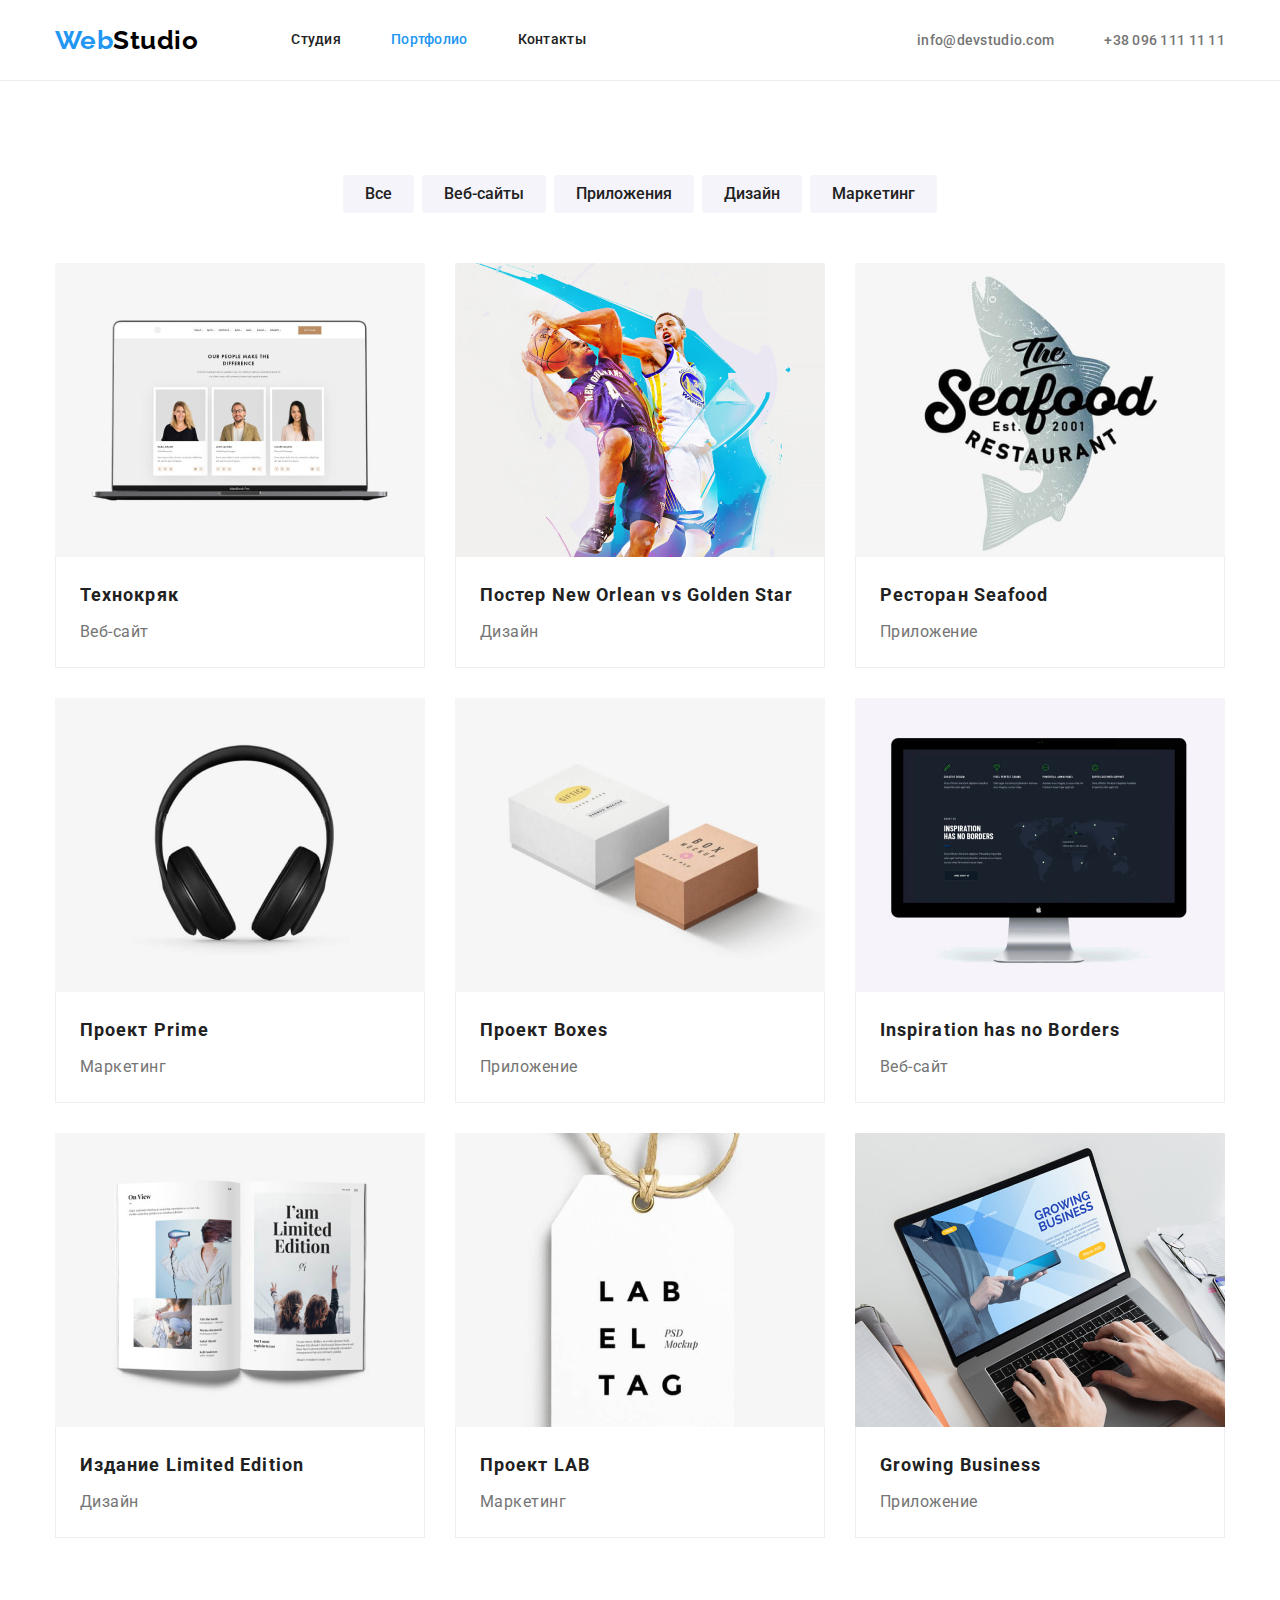
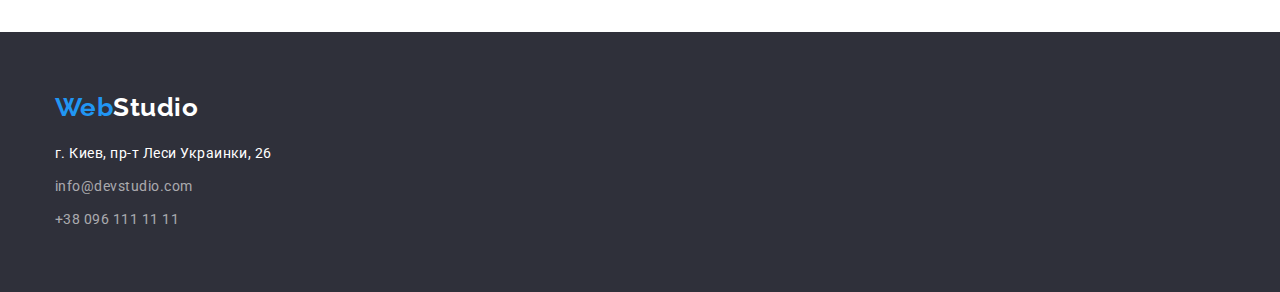
==== portfolio.html @ beb554d4 "Initial commit" ====
<!DOCTYPE html>
<html lang="ru">

<head>
    <meta charset="UTF-8">
    <meta http-equiv="X-UA-Compatible" content="IE=edge">
    <meta name="viewport" content="width=device-width, initial-scale=1.0">
    <title>Фотостудия WebStudio</title>

    <!--Основные шрифты-->
    <link rel="preconnect" href="https://fonts.googleapis.com">
    <link rel="preconnect" href="https://fonts.gstatic.com" crossorigin>
    <link href="https://fonts.googleapis.com/css2?family=Raleway:wght@700&family=Roboto:wght@400;500;700;900&display=swap"
        rel="stylesheet">

    <!--Нормализация стилей-->
    <link rel="stylesheet" href="https://cdn.jsdelivr.net/npm/modern-normalize@1.1.0/modern-normalize.min.css">
    
    <!--Кастомные стили-->
    <link rel="stylesheet" href="./css/styles.css">
</head>

<body>

    <!--Основная навигация-->
    <header class="header">
        <div class="container header-container">
            <nav class="nav">
                <a class="logo link" href="/">Web<span class="logo-primary link">Studio</span></a>
                <ul class="nav-list list">
                    <li class="nav-item"><a class="nav-link link" href="./index.html">Студия</a></li>
                    <li class="nav-item"><a class="nav-link current link" href="./portfolio.html">Портфолио</a></li>
                    <li class="nav-item"><a class="nav-link link" href="">Контакты</a></li>
                </ul>
            </nav>
            <ul class="header-contacts list">
                <li class="header-contacts-item"><a class="header-phone link"
                        href="mailto:info@devstudio.com">info@devstudio.com</a></li>
                <li class="header-contacts-item"><a class="header-mail link" href="tel:+380961111111">+38 096 111 11 11</a></li>
            </ul>
        </div>
    </header>

    <main>
        <!--Основная секция портфолио-->
        <section class="section">
            <div class="container">
                <h1 class="visually-hidden">Портфолио WebStudio</h1>
                
                <!--Фильтр из кнопок-->
                <ul class="filter list">
                    <li class="filter-item"><button type="button" class="filter-button">Все</button></li>
                    <li class="filter-item"><button type="button" class="filter-button">Веб-сайты</button></li>
                    <li class="filter-item"><button type="button" class="filter-button">Приложения</button></li>
                    <li class="filter-item"><button type="button" class="filter-button">Дизайн</button></li>
                    <li class="filter-item"><button type="button" class="filter-button">Маркетинг</button></li>
                </ul>
                
                
                <ul class="projects-list list">
                    <li class="projects-item">
                        <a class="projects-link link" href="">

                            <div class="pic-thumb">
                                <img class="projects-pic" src="./images/portfolio/технокряк.jpg" alt="Экран ноутбука с фото сотрудников" width="370"
                                height="294">
                            </div>

                            <div class="projects-content">
                                <h2 class="projects-title">Технокряк</h2>
                                <p class="projects-text">Веб-сайт</p>
                            </div>
                        </a>
                    </li>

                    <li class="projects-item">
                        <a class="projects-link link" href="">

                            <div class="pic-thumb">
                                <img class="projects-pic" src="./images/portfolio/New-Orlean.jpg" alt="Два баскетболиста бросают мяч" width="370"
                                height="294">
                            </div> 
                            
                            <div class="projects-content">
                                <h2 class="projects-title">Постер <span lang="en">New Orlean vs Golden Star</span></h2>
                                <p class="projects-text">Дизайн</p>
                            </div>
                        </a>
                    </li>

                    <li class="projects-item">
                        <a class="projects-link link" href="">

                            <div class="pic-thumb">
                                <img class="projects-pic" src="./images/portfolio/Seafood.jpg" alt="Эмблема ресторана Seafood" width="370"
                                height="294">
                            </div> 
                            
                            <div class="projects-content">
                                <h2 class="projects-title">Ресторан <span lang="en">Seafood</span></h2>
                                <p class="projects-text">Приложение</p>
                            </div>
                        </a>
                    </li>

                    <li class="projects-item">
                        <a class="projects-link link" href="">

                            <div class="pic-thumb">
                                <img class="projects-pic" src="./images/portfolio/Prime.jpg" alt="Большие чорные наушники" width="370"
                                height="294">   
                            </div> 
                            
                            <div class="projects-content">
                                <h2 class="projects-title">Проект <span lang="en">Prime</span></h2>
                                <p class="projects-text">Маркетинг</p>
                            </div>
                        </a>
                    </li>

                    <li class="projects-item">
                        <a class="projects-link link" href="">

                            <div class="pic-thumb">
                                <img class="projects-pic" src="./images/portfolio/Boxes.jpg" alt="Две упаковочные коробки с лого"
                                width="370" height="294">   
                            </div>

                            <div class="projects-content">
                                <h2 class="projects-title">Проект <span lang="en">Boxes</span></h2>
                                <p class="projects-text">Приложение</p>
                            </div>
                        </a>
                    </li>

                    <li class="projects-item">
                        <a class="projects-link link" href="">

                            <div class="pic-thumb">
                                <img class="projects-pic" src="./images/portfolio/Inspiration-has-no-Borders.jpg"
                                alt="Экран монитора с навигацией сайта" width="370" height="294">
                            </div> 
                            
                            <div class="projects-content">
                                <h2 class="projects-title"><span lang="en">Inspiration has no Borders</span></h2>
                                <p class="projects-text">Веб-сайт</p>
                            </div>

                            
                        </a>
                    </li>

                    <li class="projects-item">
                        <a class="projects-link link" href="">

                            <div class="pic-thumb">
                                <img class="projects-pic" src="./images/portfolio/Limited-Edition.jpg" alt="Разворот журнала с картинками"
                                width="370" height="294">
                            </div> 
                            
                            <div class="projects-content">
                                <h2 class="projects-title">Издание <span lang="en">Limited Edition</span></h2>
                                <p class="projects-text">Дизайн</p>
                            </div>
                        </a>
                    </li>

                    <li class="projects-item">
                        <a class="projects-link link" href="">

                            <div class="pic-thumb">
                                <img class="projects-pic" src="./images/portfolio/LAB.jpg" alt="Лейба с наименованием компании" width="370"
                                 height="294">
                            </div> 
                            
                            <div class="projects-content">
                                <h2 class="projects-title">Проект <span lang="en">LAB</span></h2>
                                <p class="projects-text">Маркетинг</p>
                            </div>
                        </a>
                    </li>

                    <li class="projects-item">
                        <a class="projects-link link" href="">

                            <div class="pic-thumb">
                                <img class="projects-pic" src="./images/portfolio/Growing-Business.jpg"
                                alt="Человек заходит на сайт на ноутбуке" width="370" height="294">
                            </div>

                             <div class="projects-content">
                                <h2 class="projects-title"><span lang="en">Growing Business</span></h2>
                                <p class="projects-text">Приложение</p> 
                             </div>
                        </a>
                    </li>

                </ul>
            </div>
        </section>
    </main>

    <!--Футер-->
<footer class="footer">

    <div class="container">
        <a class="logo footer-logo" href="/">Web<span class="logo-secondary link">Studio</span></a>
        <address class="footer-address">
            <ul class="footer-address-list list">
                <li class="footer-address-item">
                    <a class="footer-address-link link"
                        href="https://www.google.com.ua/maps/place/%D0%B1%D1%83%D0%BB.+%D0%9B%D0%B5%D1%81%D0%B8+%D0%A3%D0%BA%D1%80%D0%B0%D0%B8%D0%BD%D0%BA%D0%B8,+26,+%D0%9A%D0%B8%D0%B5%D0%B2,+02000/@50.427418,30.5373236,17z/data=!4m5!3m4!1s0x40d4cf0e033ecbe9:0x57a4dffefec77da0!8m2!3d50.4265807!4d30.5383858?hl=ru">г.
                        Киев, пр-т Леси Украинки, 26</a>
                </li>
                <li class="footer-address-item">
                    <a class="footer-email link" href="mailto:info@devstudio.com">info@devstudio.com</a>
                </li>
                <li class="footer-address-item">
                    <a class="footer-phone link" href="tel:+380961111111">+38 096 111 11 11</a>
                </li>
            </ul>
        </address>
    </div>
</footer>


</body>

</html>
---- css/styles.css ----
:root {
  /* Основные шрифты */
  --main-font: 'Roboto', sans-serif;
  --secondary-font: 'Raleway', sans-serif;

  /* Цвет текста */
  --primary-text-color: #212121;
  --secondary-text-color: #757575;
  --white-text-color: #ffffff;
  --footer-contacts-text: rgba(255, 255, 255, 0.6);
  --accent-text-color: #2196f3;

  /* Цвет фона */
  --background-color: #ffffff;
  --secondary-backgraund-color: #f5f4fa;
  --dark-background-color: #2f303a;

  /* Основной паддинг и марджин в секциях */
  --primary-section-padding: 94px;
  --primary-margin: 30px;
}

body {
  font-family: var(--main-font);
  font-size: 16px;
  line-height: 1.19;
  letter-spacing: 0.03em;
  color: var(--primary-text-color);
  background-color: var(--background-color);
}

/* Общий сброс марджинов */
h1,
h2,
h3,
h4,
p {
  margin-top: 0;
  margin-bottom: 0;
}

img {
  display: block;
  max-width: 100%;
  height: auto;
}

/* Ховер и фокус для всех ссылок.*/
.link:hover,
.link:focus {
  color: var(--accent-text-color);
}

/* Убираем нижнее подчеркивание с ссылок */
.link {
  text-decoration: none;
}

/* Убираем отступы и маркеры на списках */
.list {
  padding-left: 0;
  margin-top: 0;
  margin-bottom: 0;

  list-style: none;
}

/* Общие стили на класс секция */
.section {
  padding-top: var(--primary-section-padding);
  padding-bottom: var(--primary-section-padding);
}

/* Общие стили для контейнера */
.container {
  width: 1200px;
  padding-left: 15px;
  padding-right: 15px;
  margin-left: auto;
  margin-right: auto;
}

/* Логотип в хедере и футере */
.logo {
  font-family: var(--secondary-font);
  font-weight: 700;
  font-size: 26px;
  line-height: 1.19;
  color: var(--accent-text-color);
  text-decoration: none;
}

.logo-primary {
  color: #000000;
}
.logo-secondary {
  color: var(--white-text-color);
}

.nav > .logo {
  margin-right: 93px;
}

/* Добавляем флексы на ссылки хедера */
.nav {
  display: flex;
  align-items: center;
}
.nav-list {
  display: flex;
  align-items: center;
}

/* Марджины на ссылки навигации */
.nav-item {
  margin-right: 50px;
}
.nav-item:last-child {
  margin-right: 0;
}

/* Добавление паддингов на ссылки навигации */
.nav-link {
  display: block;
  padding-top: 32px;
  padding-bottom: 32px;

  font-weight: 500;
  font-size: 14px;
  line-height: 1.14;
  letter-spacing: 0.02em;
  color: var(--primary-text-color);
}

/* Выделение цветом текущей страницы */
.current {
  color: var(--accent-text-color);
}

/* Нижний бордер на хедере */
.header {
  border-bottom: 1px solid #ececec;
}

/* Добавляем флексы на основной контейнер хедера */
.header-container {
  display: flex;
  align-items: center;
}

/* Добавляем флексы на контакты в хедере */
.header-contacts {
  display: flex;
  align-items: center;
  margin-left: auto;
}

.header-contacts-item:not(:last-child) {
  margin-right: 50px;
}

/* Контакты в хедере */
.header-phone,
.header-mail {
  font-weight: 500;
  font-size: 14px;
  line-height: 1.14;
  letter-spacing: 0.02em;
  color: var(--secondary-text-color);
}

/* Герой */
.hero {
  padding-top: 200px;
  padding-bottom: 200px;

  text-align: center;
  background-color: var(--dark-background-color);
}
.hero-title {
  display: block;
  width: 696px;
  margin-right: auto;
  margin-left: auto;
  margin-bottom: 30px;

  font-weight: 900;
  font-size: 44px;
  line-height: 1.36;
  text-align: center;
  letter-spacing: 0.06em;
  text-transform: uppercase;
  color: var(--white-text-color);
}

/* Кнопка заказать услугу */
.hero-btn {
  padding: 10px 32px;
  border: 0;
  border-radius: 4px;

  font-family: inherit;
  font-weight: 700;
  font-size: 16px;
  line-height: 1.87;
  align-items: center;
  letter-spacing: 0.06em;
  color: var(--white-text-color);
  background-color: var(--accent-text-color);
  cursor: pointer;
}
.hero-btn:hover {
  background-color: #188ce8;
}

/* Секция features */

/* Скрытый заголовок */
.visually-hidden {
  position: absolute;
  width: 1px;
  height: 1px;
  margin: -1px;
  border: 0;
  padding: 0;
  white-space: nowrap;
  clip-path: inset(100%);
  clip: rect(0 0 0 0);
  overflow: hidden;
}

.features-list {
  display: flex;
  justify-content: space-between;
}

.feature-item {
  margin-right: 30px;
}
.feature-item:last-child {
  margin-right: 0;
}

.feature-title {
  margin-bottom: 10px;

  font-weight: 700;
  font-size: 14px;
  line-height: 1.14;
  text-transform: uppercase;
  color: var(--primary-text-color);
}
.feature-text {
  font-size: 14px;
  line-height: 1.71;
  color: var(--secondary-text-color);
}

/* Флексы для секции services*/
.services.section {
  padding-top: 0;
}

.services-list {
  display: flex;
  margin-top: 50px;
  justify-content: space-between;
}
.services-item:not(:last-child) {
  margin-right: 30px;
}

/* Секция team */
.team {
  background-color: #f5f4fa;
}

.team-list {
  display: flex;
  margin-top: 50px;
}

/* Определяем ширину для 4 team-item */
.team-item {
  flex-basis: calc((100% - 90px) / 4);
  margin-right: 30px;
}
.team-item:last-child {
  margin-right: 0;
}

/*Паддинги для team-content */
.team-content {
  padding-top: 30px;
  padding-bottom: 30px;
}

/* Шрифты  services и team */
.services-title,
.team-title {
  font-weight: 700;
  font-size: 36px;
  line-height: 1.17;
  text-align: center;
  color: var(--primary-text-color);
}
.team-names {
  margin-bottom: 10px;

  font-weight: 500;
  font-size: 16px;
  line-height: 1.19;
  text-align: center;
}
.team-text {
  font-size: 16px;
  line-height: 1.19;
  text-align: center;
  color: var(--secondary-text-color);
}

/* Страница портфолио main */

/* Фильтр кнопки*/
.filter {
  display: flex;
  justify-content: center;
  margin-bottom: 50px;
}

.filter-item:not(:last-child) {
  margin-right: 8px;
}

/* Кнопки фильтра */
.filter-button {
  padding: 6px 22px;
  border: 0;

  font-family: inherit;
  font-weight: 500;
  font-size: 16px;
  line-height: 1.62;
  color: var(--primary-text-color);
  background-color: #f5f4fa;
  border-radius: 4px;
  cursor: pointer;
}

.filter-button:hover,
.filter-button:focus {
  color: var(--white-text-color);
  background-color: var(--accent-text-color);
}

/* Сетка для карточек портфолио с одинаковым марджином 30рх */
.projects-list {
  display: flex;
  flex-wrap: wrap;
  margin-top: calc(-1 * var(--primary-margin));
  margin-left: calc(-1 * var(--primary-margin));
}

.projects-item {
  flex-basis: calc(100% / 3 - var(--primary-margin));
  margin-left: var(--primary-margin);
  margin-top: var(--primary-margin);
}

/* Группируем заголовок и текст и дабавляем бордер в нижнюю часть */
.projects-content {
  padding: 20px 24px;
  border-bottom: 1px solid #eeeeee;
  border-right: 1px solid #eeeeee;
  border-left: 1px solid #eeeeee;
}

/* Шрифты projects" */
.projects-title {
  font-weight: 700;
  font-size: 18px;
  line-height: 2;
  letter-spacing: 0.06em;
  color: var(--primary-text-color);
}
.projects-text {
  margin-top: 4px;

  font-size: 16px;
  line-height: 1.87;
  color: var(--secondary-text-color);
}

/* Ховер и фокус в каждом проекте */
.projects-title:hover,
.projects-text:hover,
.projects-title:focus,
.projects-text:focus {
  color: var(--accent-text-color);
}

/* Футер */

/* Основные отступы секции футер */
.footer {
  padding-top: 60px;
  padding-bottom: 60px;
  background-color: var(--dark-background-color);
}

/* Нижний марджин для лого футера */
.footer .logo {
  display: inline-block;
  margin-bottom: 20px;
}
.footer-address {
  display: block;
  width: 231px;
}

/* Марджины между footer-address-item */
.footer-address-item:not(:last-child) {
  margin-bottom: 9px;
}

/* Текст адреса */
.footer-address-link {
  display: inline-block;
  font-style: normal;
  font-size: 14px;
  line-height: 1.7;
  color: var(--white-text-color);
}
.footer-email,
.footer-phone {
  display: inline-block;

  font-style: normal;
  font-size: 14px;
  line-height: 1.71;
  color: rgba(255, 255, 255, 0.6);
}
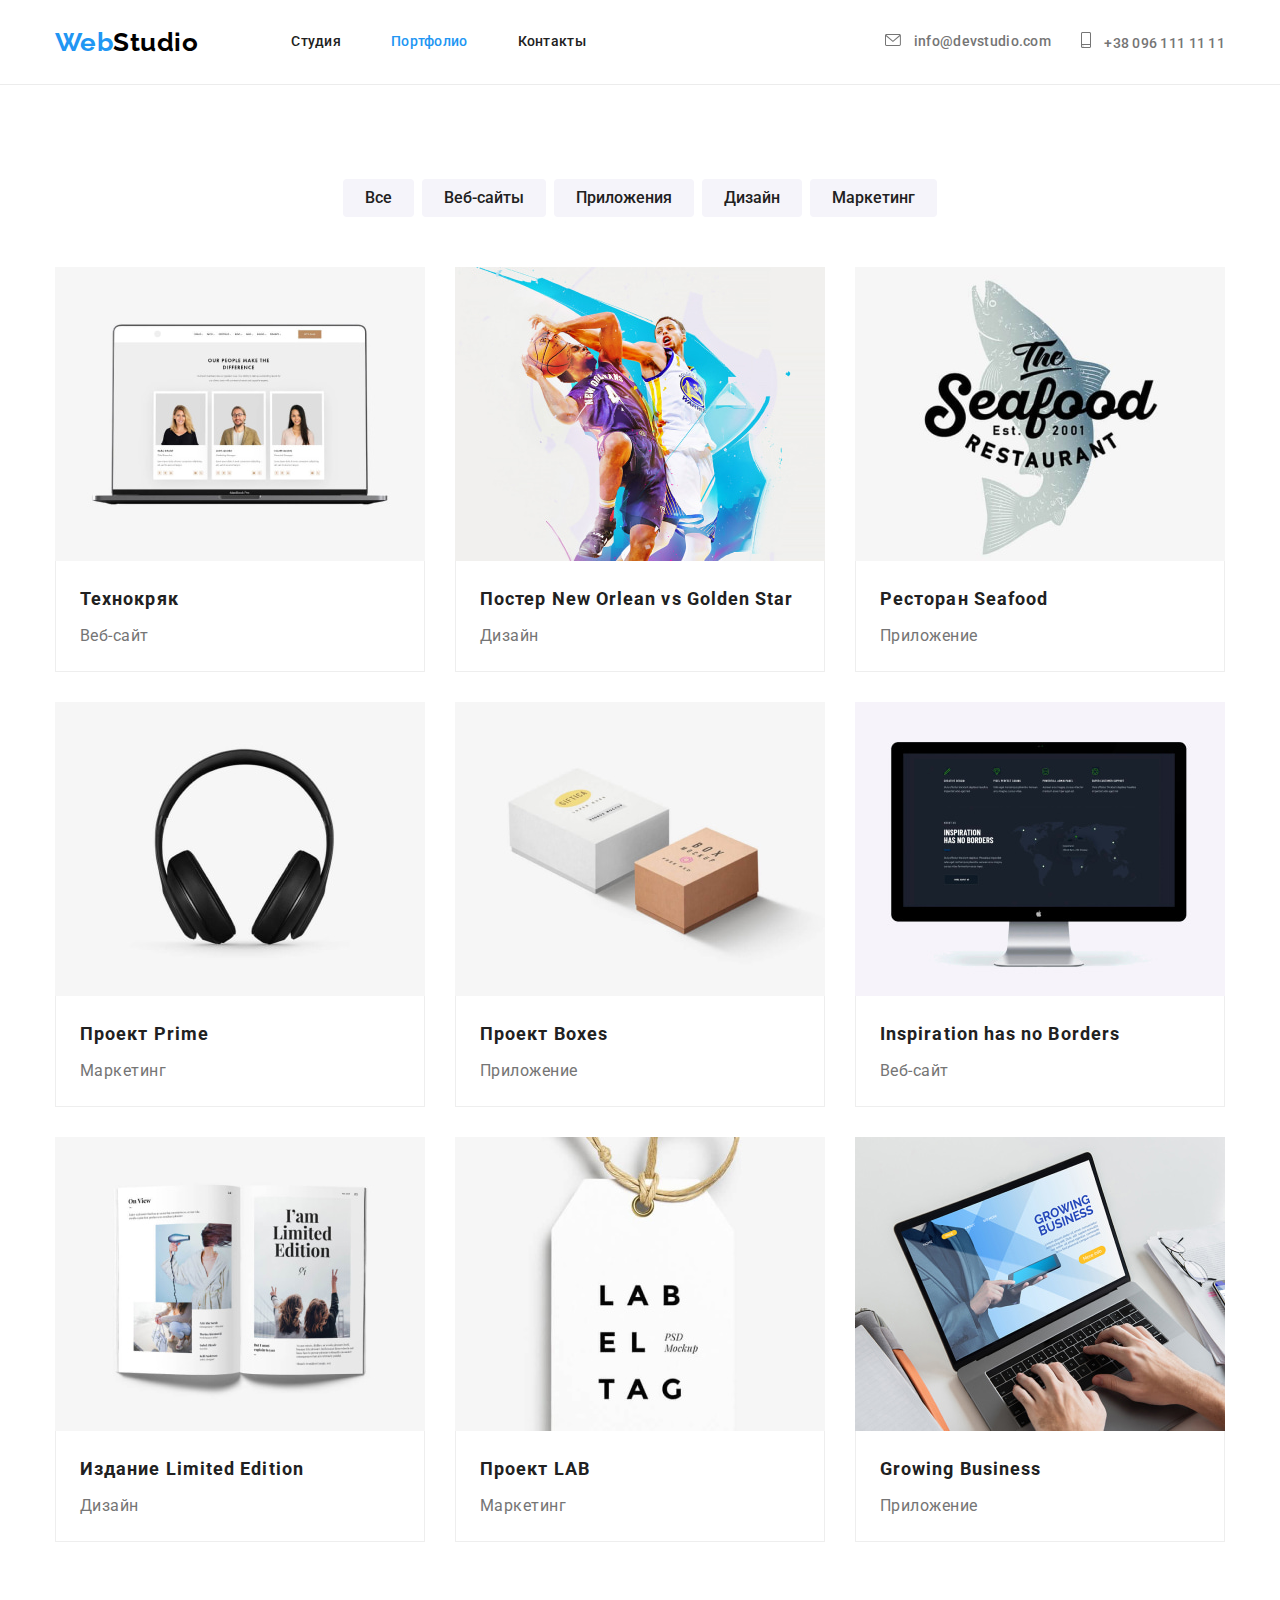
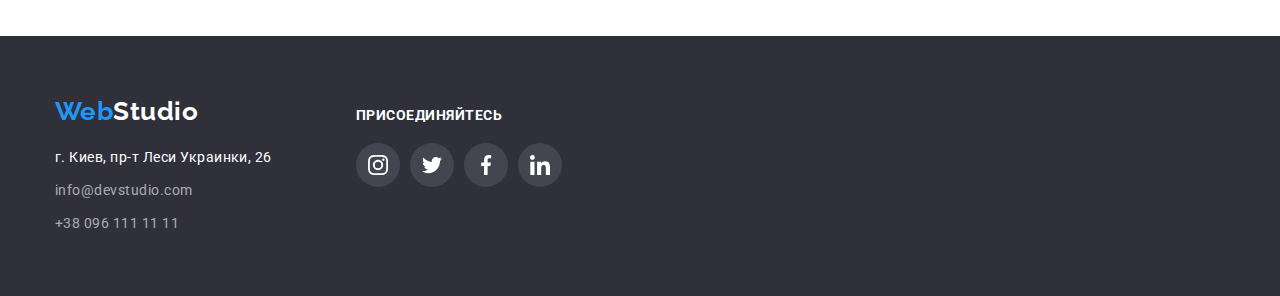
==== commit 36273e61: "Добовляет фон, svg, тени при ховере" ====
--- a/portfolio.html
+++ b/portfolio.html
@@ -33,10 +33,25 @@
                     <li class="nav-item"><a class="nav-link link" href="">Контакты</a></li>
                 </ul>
             </nav>
+            
             <ul class="header-contacts list">
-                <li class="header-contacts-item"><a class="header-phone link"
-                        href="mailto:info@devstudio.com">info@devstudio.com</a></li>
-                <li class="header-contacts-item"><a class="header-mail link" href="tel:+380961111111">+38 096 111 11 11</a></li>
+                <li class="header-contacts-item">
+                    <a class="header-phone link" href="mailto:info@devstudio.com">
+                        <svg class="header-contacts-icons" width="16" height="12">
+                            <use href="./images/icons.svg#icon-envelope"></use>
+                        </svg>
+                        info@devstudio.com</a>
+                </li>
+                <li class="header-contacts-item">
+                    <a class="header-mail link" href="tel:+380961111111">
+                        <svg class="header-contacts-icons" width="10" height="16">
+                            <use href="./images/icons.svg#icon-smartphone"></use>
+                        </svg>
+                        +38 096 111 11 11
+            
+            
+                    </a>
+                </li>
             </ul>
         </div>
     </header>
@@ -203,24 +218,74 @@
     <!--Футер-->
 <footer class="footer">
 
-    <div class="container">
+<div class="footer-container container">
+
+    <div class="address-wrapper">
         <a class="logo footer-logo" href="/">Web<span class="logo-secondary link">Studio</span></a>
+
         <address class="footer-address">
             <ul class="footer-address-list list">
+
                 <li class="footer-address-item">
                     <a class="footer-address-link link"
                         href="https://www.google.com.ua/maps/place/%D0%B1%D1%83%D0%BB.+%D0%9B%D0%B5%D1%81%D0%B8+%D0%A3%D0%BA%D1%80%D0%B0%D0%B8%D0%BD%D0%BA%D0%B8,+26,+%D0%9A%D0%B8%D0%B5%D0%B2,+02000/@50.427418,30.5373236,17z/data=!4m5!3m4!1s0x40d4cf0e033ecbe9:0x57a4dffefec77da0!8m2!3d50.4265807!4d30.5383858?hl=ru">г.
                         Киев, пр-т Леси Украинки, 26</a>
                 </li>
+
                 <li class="footer-address-item">
                     <a class="footer-email link" href="mailto:info@devstudio.com">info@devstudio.com</a>
                 </li>
+
                 <li class="footer-address-item">
                     <a class="footer-phone link" href="tel:+380961111111">+38 096 111 11 11</a>
                 </li>
             </ul>
+
         </address>
     </div>
+
+    <div class="footer-icons">
+        <p class="footer-text">присоединяйтесь</p>
+        <!-- Соцсети -->
+        <ul class="socials list">
+            <li class="socials-item">
+                <a class="socials-links socials-links-instagram link " href="">
+
+                    <svg class="socials-icon" width="20" height="20">
+                        <use href="./images/icons.svg#instagram"></use>
+                    </svg>
+                </a>
+            </li>
+
+
+            <li class="socials-item">
+                <a class="socials-links socials-links-twitter link" href="">
+                    <svg class="socials-icon" width="20" height="20">
+                        <use href="./images/icons.svg#twitter"></use>
+                    </svg>
+                </a>
+            </li>
+
+            <li class="socials-item">
+                <a class="socials-links socials-links-facebook link" href="">
+                    <svg class="socials-icon" width="20" height="20">
+                        <use href="./images/icons.svg#facebook"></use>
+                    </svg>
+                </a>
+            </li>
+
+            <li class="socials-item">
+                <a class="socials-links socials-links-linkedin link" href="">
+                    <svg class="socials-icon" width="20" height="20">
+                        <use href="./images/icons.svg#linkedin"></use>
+                    </svg>
+                </a>
+            </li>
+        </ul>
+    </div>
+
+
+</div>
 </footer>
 
 
--- a/css/styles.css
+++ b/css/styles.css
@@ -15,7 +15,10 @@
   --secondary-backgraund-color: #f5f4fa;
   --dark-background-color: #2f303a;
 
-  /* Основной паддинг и марджин в секциях */
+  /* Цвет icons svg*/
+  --icons-color: #afb1b8;
+
+  /* Основной паддинг и маржин в секциях */
   --primary-section-padding: 94px;
   --primary-margin: 30px;
 }
@@ -29,7 +32,7 @@
   background-color: var(--background-color);
 }
 
-/* Общий сброс марджинов */
+/* Общий сброс маржинов */
 h1,
 h2,
 h3,
@@ -79,6 +82,34 @@
   margin-left: auto;
   margin-right: auto;
 }
+
+/* Общий шрифт для h2 */
+.title {
+  font-weight: 700;
+  font-size: 36px;
+  line-height: 1.17;
+  text-align: center;
+  color: var(--primary-text-color);
+}
+
+
+
+
+
+/* Header/////////////////// */
+
+
+/* Нижний бордер на хедере */
+.header {
+  border-bottom: 1px solid #ececec;
+}
+
+/* Добавляем флексы на основной контейнер хедера */
+.header-container {
+  display: flex;
+  align-items: center;
+}
+
 
 /* Логотип в хедере и футере */
 .logo {
@@ -111,7 +142,7 @@
   align-items: center;
 }
 
-/* Марджины на ссылки навигации */
+/* Маржины на ссылки навигации */
 .nav-item {
   margin-right: 50px;
 }
@@ -137,16 +168,7 @@
   color: var(--accent-text-color);
 }
 
-/* Нижний бордер на хедере */
-.header {
-  border-bottom: 1px solid #ececec;
-}
-
-/* Добавляем флексы на основной контейнер хедера */
-.header-container {
-  display: flex;
-  align-items: center;
-}
+
 
 /* Добавляем флексы на контакты в хедере */
 .header-contacts {
@@ -156,12 +178,16 @@
 }
 
 .header-contacts-item:not(:last-child) {
-  margin-right: 50px;
+  margin-right: 30px;
 }
 
 /* Контакты в хедере */
 .header-phone,
 .header-mail {
+  display: block;
+  padding-top: 32px;
+  padding-bottom: 32px;
+
   font-weight: 500;
   font-size: 14px;
   line-height: 1.14;
@@ -169,14 +195,35 @@
   color: var(--secondary-text-color);
 }
 
-/* Герой */
+.header-contacts-icons {
+  fill: currentColor;
+  margin-right: 10px;
+}
+
+
+
+/* Секция Герой //////////////*/
+
 .hero {
+  max-width: 1600px;
+  height: 600px;
   padding-top: 200px;
   padding-bottom: 200px;
+  margin-right: auto;
+  margin-left: auto;
 
   text-align: center;
-  background-color: var(--dark-background-color);
-}
+
+  background-color: #C4C4C4;
+  background-image: linear-gradient( to top, rgba(47, 48, 58, 0.4), rgba(47, 48, 58, 0.4)), url(../images/header.jpg);
+  background-position: center;
+  background-size: cover;
+  background-repeat: no-repeat;
+}
+
+
+
+
 .hero-title {
   display: block;
   width: 696px;
@@ -207,6 +254,7 @@
   letter-spacing: 0.06em;
   color: var(--white-text-color);
   background-color: var(--accent-text-color);
+  box-shadow: 0px 4px 4px rgba(0, 0, 0, 0.15);
   cursor: pointer;
 }
 .hero-btn:hover {
@@ -241,6 +289,19 @@
   margin-right: 0;
 }
 
+.features-icon-wrapper {
+  display: flex;
+  flex-basis: 270px;
+  height: 120px;
+
+  justify-content: center;
+  align-items: center;
+
+  background-color: #F5F4FA;
+
+  margin-bottom: 30px;
+}
+
 .feature-title {
   margin-bottom: 10px;
 
@@ -284,6 +345,11 @@
 .team-item {
   flex-basis: calc((100% - 90px) / 4);
   margin-right: 30px;
+  background-color: var(--background-color);
+
+  box-shadow: 0px 1px 3px rgba(0, 0, 0, 0.12), 0px 1px 1px rgba(0, 0, 0, 0.14),
+    0px 2px 1px rgba(0, 0, 0, 0.2);
+  border-radius: 0px 0px 4px 4px;
 }
 .team-item:last-child {
   margin-right: 0;
@@ -295,15 +361,6 @@
   padding-bottom: 30px;
 }
 
-/* Шрифты  services и team */
-.services-title,
-.team-title {
-  font-weight: 700;
-  font-size: 36px;
-  line-height: 1.17;
-  text-align: center;
-  color: var(--primary-text-color);
-}
 .team-names {
   margin-bottom: 10px;
 
@@ -319,7 +376,90 @@
   color: var(--secondary-text-color);
 }
 
-/* Страница портфолио main */
+/* Соцсети для team */
+
+.socials {
+  display: flex;
+  justify-content: center;
+  align-items: center;
+  margin-top: 16px;
+}
+
+.socials-item:not(:last-child) {
+  margin-right: 10px;
+}
+
+.socials-links {
+  display: flex;
+  justify-content: center;
+  align-items: center;
+
+  width: 44px;
+  height: 44px;
+  color: var(--icons-color);
+
+  background-color: #ffffff;
+  border-radius: 50%;
+
+  background-repeat: no-repeat;
+  background-position: center;
+}
+
+.socials-links:hover,
+.socials-links:focus {
+  background-color: var(--accent-text-color);
+  color: #ffff;
+}
+
+.socials-icon {
+  fill: currentColor;
+}
+
+
+/* Секция Постоянные клиенты */
+/* ///////////////////////// */
+
+.cliens-list {
+  display: flex;
+  justify-content: center;
+  align-items: center;
+  margin-top: 50px;
+}
+
+.clients-item:not(:last-child) {
+  margin-right: 30px;
+}
+
+
+.clients-link {
+  display: flex;
+  width: 170px;
+  height: 92px;
+  color: var(--icons-color);
+  border: 1px solid #afb1b8;
+  border-radius: 4px;
+
+  padding: 16px 32px;
+
+  justify-content: center;
+  align-items: center; 
+}
+
+
+.clients-link:hover,
+.clients-link:focus {
+  border-color: var(--accent-text-color);
+}
+
+.clients-icon {
+  display: block;
+  fill: currentColor;
+}
+
+
+
+/*-- Страница портфолио main ------*/
+/* /////////////////////////////// */
 
 /* Фильтр кнопки*/
 .filter {
@@ -344,6 +484,7 @@
   color: var(--primary-text-color);
   background-color: #f5f4fa;
   border-radius: 4px;
+  box-shadow: none;
   cursor: pointer;
 }
 
@@ -351,9 +492,10 @@
 .filter-button:focus {
   color: var(--white-text-color);
   background-color: var(--accent-text-color);
-}
-
-/* Сетка для карточек портфолио с одинаковым марджином 30рх */
+  box-shadow: 0px 3px 1px rgba(0, 0, 0, 0.1), 0px 1px 2px rgba(0, 0, 0, 0.08), 0px 2px 2px rgba(0, 0, 0, 0.12);
+}
+
+/* Сетка для карточек портфолио с одинаковым маржином 30рх */
 .projects-list {
   display: flex;
   flex-wrap: wrap;
@@ -366,6 +508,19 @@
   margin-left: var(--primary-margin);
   margin-top: var(--primary-margin);
 }
+
+
+.projects-link {
+  display: block;
+  box-shadow: none;
+}
+
+.projects-link:hover,
+.projects-link:focus {
+  box-shadow: 0px 1px 1px rgba(0, 0, 0, 0.12), 0px 4px 4px rgba(0, 0, 0, 0.06), 1px 4px 6px rgba(0, 0, 0, 0.16);
+}
+
+
 
 /* Группируем заголовок и текст и дабавляем бордер в нижнюю часть */
 .projects-content {
@@ -375,7 +530,9 @@
   border-left: 1px solid #eeeeee;
 }
 
-/* Шрифты projects" */
+
+
+/* Шрифты projects портфолио" */
 .projects-title {
   font-weight: 700;
   font-size: 18px;
@@ -391,7 +548,8 @@
   color: var(--secondary-text-color);
 }
 
-/* Ховер и фокус в каждом проекте */
+
+/* Ховер и фокус в каждом проекте портфолио */
 .projects-title:hover,
 .projects-text:hover,
 .projects-title:focus,
@@ -408,7 +566,15 @@
   background-color: var(--dark-background-color);
 }
 
-/* Нижний марджин для лого футера */
+.footer-container {
+  display: flex;
+}
+
+.address-wrapper {
+  margin-right: 70px;
+}
+
+/* Нижний маржин для лого футера */
 .footer .logo {
   display: inline-block;
   margin-bottom: 20px;
@@ -440,3 +606,25 @@
   line-height: 1.71;
   color: rgba(255, 255, 255, 0.6);
 }
+
+
+
+.footer-text {
+  font-weight: bold;
+  font-size: 14px;
+  line-height: 1.14;
+  text-transform: uppercase;
+  color: #ffffff;
+
+  margin-top: 12px;
+  margin-bottom: 20px;
+}
+
+.footer .socials-links {
+  color: #ffffff;
+  background-color: rgba(255, 255, 255, 0.1);
+}
+
+.socials-links:hover,
+.socials-links:focus {
+  background-color: var(--accent-text-color);